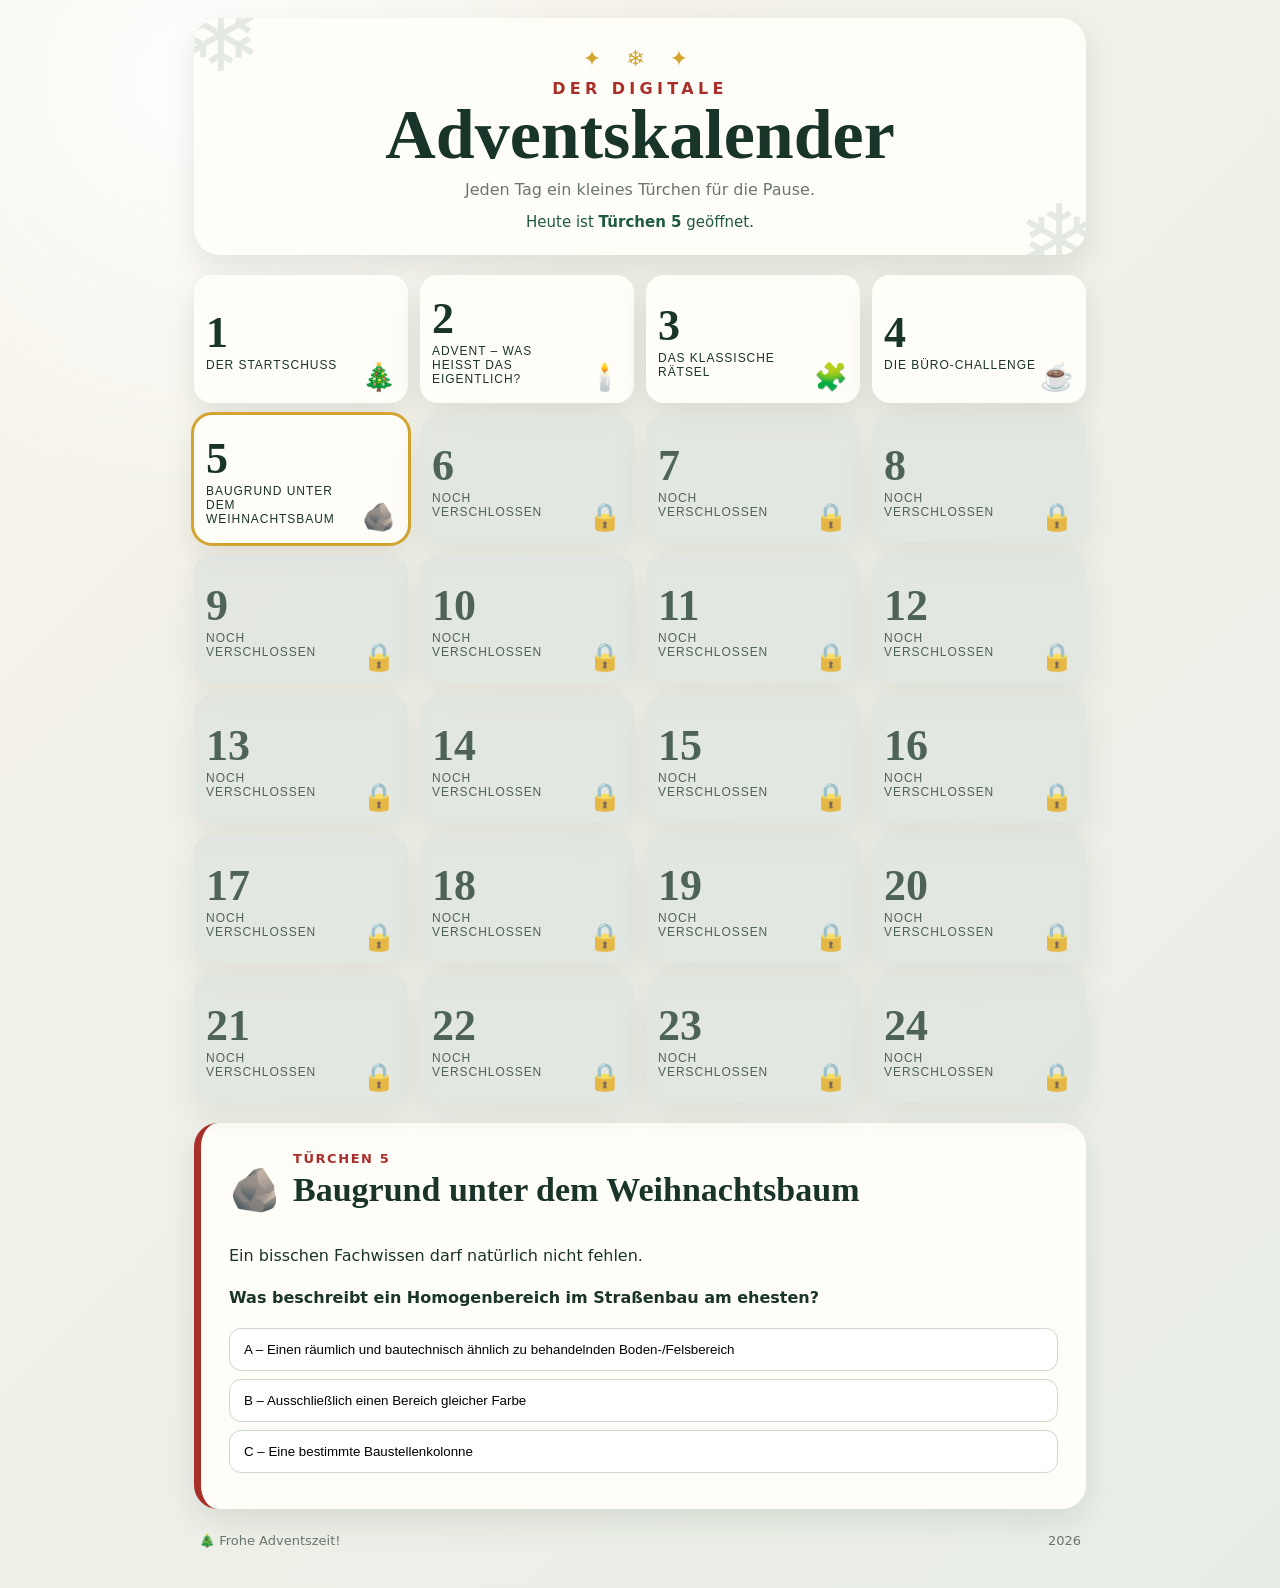
==== index.html @ ae07dacd "Add files via upload" ====
<!doctype html>
<html lang="de">
<head>
  <meta charset="utf-8">
  <meta name="viewport" content="width=device-width, initial-scale=1">
  <meta name="theme-color" content="#123b2c">
  <meta name="description" content="Der digitale Adventskalender">
  <title>Der digitale Adventskalender 🎄</title>
  <link rel="stylesheet" href="style.css">
</head>
<body>
  <main class="page">
    <header class="hero">
      <div class="snow">✦ ❄ ✦</div>
      <p class="eyebrow">DER DIGITALE</p>
      <h1>Adventskalender</h1>
      <p class="subtitle">Jeden Tag ein kleines Türchen für die Pause.</p>
      <div id="status" class="status"></div>
    </header>

    <section id="calendar" class="calendar" aria-label="Adventskalender"></section>

    <section id="today" class="today hidden" aria-live="polite">
      <div class="today-inner">
        <div class="today-top">
          <span id="todayEmoji" class="today-emoji"></span>
          <div>
            <div class="today-label">TÜRCHEN <span id="todayNumber"></span></div>
            <h2 id="todayTitle"></h2>
          </div>
        </div>
        <div id="todayContent" class="today-content"></div>
      </div>
    </section>

    <footer>
      <span>🎄 Frohe Adventszeit!</span>
      <span id="year"></span>
    </footer>
  </main>

  <script src="content.js"></script>
  <script src="app.js"></script>
</body>
</html>
---- style.css ----
:root {
  --bg: #eef1eb;
  --paper: #fffdf8;
  --ink: #193429;
  --muted: #69756e;
  --accent: #a92f2a;
  --green: #1f5a43;
  --green-dark: #123b2c;
  --gold: #d3a52f;
  --locked: #dfe4df;
  --shadow: 0 12px 30px rgba(20, 40, 30, .10);
}
* { box-sizing: border-box; }
html { scroll-behavior: smooth; }
body {
  margin: 0;
  font-family: system-ui, -apple-system, BlinkMacSystemFont, "Segoe UI", sans-serif;
  color: var(--ink);
  background:
    radial-gradient(circle at 15% 5%, rgba(255,255,255,.9), transparent 25%),
    linear-gradient(135deg, #f7f3e9, #e8eee7);
}
.page { max-width: 920px; margin: auto; padding: 18px 14px 40px; }
.hero {
  position: relative; text-align: center; padding: 28px 18px 24px;
  background: var(--paper); border-radius: 26px; box-shadow: var(--shadow);
  overflow: hidden;
}
.hero:before, .hero:after {
  content: "❄"; position: absolute; color: rgba(31,90,67,.12);
  font-size: 100px;
}
.hero:before { left: -15px; top: -40px; }
.hero:after { right: -15px; bottom: -45px; }
.snow { color: var(--gold); font-size: 22px; letter-spacing: 9px; }
.eyebrow { letter-spacing: .27em; font-weight: 900; color: var(--accent); margin: 8px 0 2px; }
h1 { font-family: Georgia, serif; font-size: clamp(38px, 9vw, 70px); line-height: 1; margin: 0; }
.subtitle { color: var(--muted); margin: 10px 0 14px; }
.status { font-size: 15px; color: var(--green); }

.calendar {
  display: grid; grid-template-columns: repeat(4, 1fr);
  gap: 12px; margin: 20px 0;
}
.door {
  border: 0; min-height: 128px; border-radius: 18px; padding: 12px;
  background: var(--paper); color: var(--ink); box-shadow: var(--shadow);
  cursor: pointer; position: relative; overflow: hidden;
  transition: transform .15s ease, box-shadow .15s ease;
  text-align: left;
}
.door:hover { transform: translateY(-3px); box-shadow: 0 16px 35px rgba(20,40,30,.14); }
.door.locked { cursor: default; background: var(--locked); opacity: .75; }
.door.current { outline: 3px solid var(--gold); }
.door .num { display: block; font-family: Georgia, serif; font-size: 44px; font-weight: 800; }
.door .label { display: block; font-size: 12px; text-transform: uppercase; letter-spacing: .08em; max-width: 80%; }
.door .emoji { font-size: 27px; position: absolute; right: 12px; bottom: 10px; }

.today { margin-top: 20px; }
.today-inner {
  background: var(--paper); border-radius: 24px; padding: 28px;
  box-shadow: var(--shadow); border-left: 7px solid var(--accent);
}
.today-top { display: flex; align-items: center; gap: 12px; }
.today-emoji { font-size: 42px; }
.today-label { color: var(--accent); font-size: 13px; font-weight: 900; letter-spacing: .12em; }
.today h2 { font-family: Georgia, serif; font-size: 34px; margin: 5px 0 18px; }
.today-content p { line-height: 1.65; }
.card, .challenge, .fact, .joke, .answer {
  background: #f2f5ef; padding: 18px; border-radius: 16px; margin: 14px 0;
}
.fact { display: flex; gap: 14px; align-items: flex-start; }
.fact > span { font-size: 28px; }
.answer { background: #fff8df; border: 1px solid #ead69a; }
.challenge { background: #edf4f0; border: 1px solid #c8ddd3; }
.joke { text-align: center; font-size: 18px; }
.big-message {
  text-align: center; padding: 28px 15px; border-radius: 18px;
  background: linear-gradient(135deg, #edf4ef, #fff8df);
  font-size: 23px;
}
.big-message span { display: block; font-size: 42px; margin-top: 12px; }
.estimate { display: grid; grid-template-columns: repeat(4,1fr); gap: 8px; }
.estimate div { padding: 14px 6px; text-align:center; border-radius:12px; background:#f2f5ef; }
.bingo { display:grid; grid-template-columns:1fr 1fr; gap:8px; }
.bingo div { padding:14px; border:2px dashed #cbd7ce; border-radius:12px; }
.quiz button {
  display:block; width:100%; text-align:left; margin:8px 0; padding:13px 14px;
  border:1px solid #ccd8d0; border-radius:12px; background:#fff; cursor:pointer;
}
.quiz button:hover { background:#f1f6f2; }
.quiz button:disabled { cursor:default; opacity:.75; }
.quiz-result { margin-top:12px; padding:12px; border-radius:12px; }
.correct { background:#e2f2e8; }
.wrong { background:#fff0e5; }
.christmas-final { text-align:center; padding:5px 0 10px; }
.final-icon { font-size:70px; }
.christmas-final h2 { font-family:Georgia,serif; font-size:42px; margin:0 0 10px; }
.final-icons { font-size:28px; margin-top:20px; letter-spacing:8px; }
.small { color:var(--muted); font-size:13px; }
.hidden { display:none !important; }
footer { display:flex; justify-content:space-between; color:var(--muted); font-size:13px; margin-top:24px; padding:0 5px; }

@media (max-width: 650px) {
  .calendar { grid-template-columns: repeat(3, 1fr); gap: 8px; }
  .door { min-height: 112px; }
  .door .num { font-size: 36px; }
  .today-inner { padding: 22px; }
  .estimate { grid-template-columns: repeat(2,1fr); }
}
@media (max-width: 420px) {
  .calendar { grid-template-columns: repeat(2, 1fr); }
  .bingo { grid-template-columns: 1fr; }
}
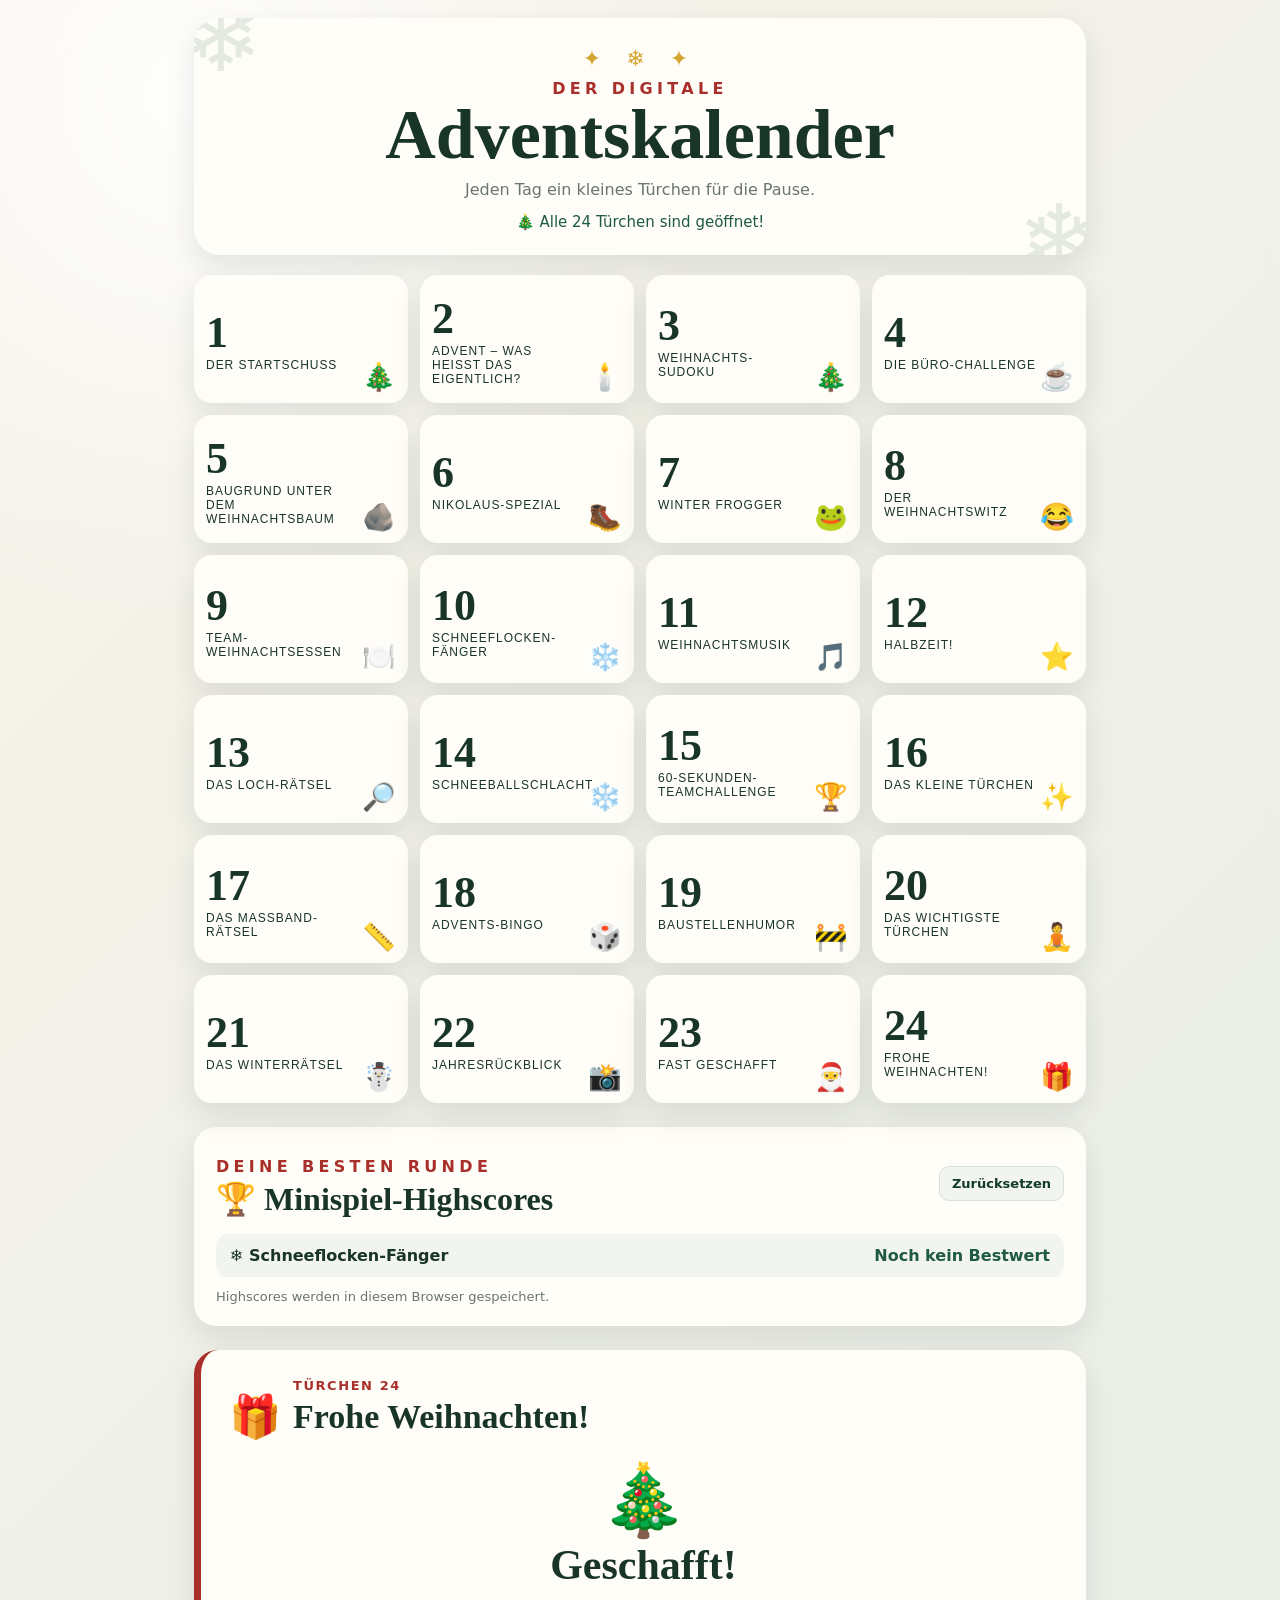
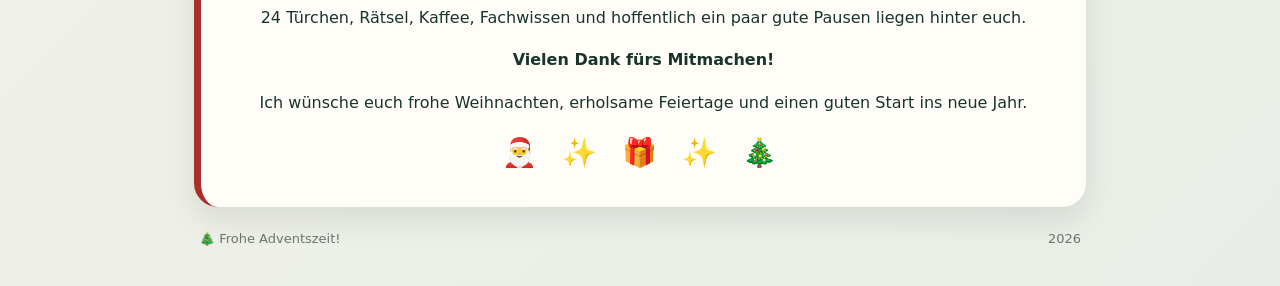
==== commit cbe1b5b9: "Add files via upload" ====
--- a/index.html
+++ b/index.html
@@ -19,6 +19,18 @@
     </header>
 
     <section id="calendar" class="calendar" aria-label="Adventskalender"></section>
+
+    <section class="highscores" aria-labelledby="highscoresTitle">
+      <div class="highscores-heading">
+        <div>
+          <p class="eyebrow">DEINE BESTEN RUNDE</p>
+          <h2 id="highscoresTitle">🏆 Minispiel-Highscores</h2>
+        </div>
+        <button id="resetHighscores" class="reset-highscores" type="button">Zurücksetzen</button>
+      </div>
+      <ol id="highscoresList" class="highscores-list" aria-live="polite"></ol>
+      <p class="highscores-note">Highscores werden in diesem Browser gespeichert.</p>
+    </section>
 
     <section id="today" class="today hidden" aria-live="polite">
       <div class="today-inner">
--- a/style.css
+++ b/style.css
@@ -42,6 +42,23 @@
   display: grid; grid-template-columns: repeat(4, 1fr);
   gap: 12px; margin: 20px 0;
 }
+.highscores {
+  margin: 24px 0;
+  padding: 22px;
+  background: var(--paper);
+  border-radius: 22px;
+  box-shadow: var(--shadow);
+}
+.highscores-heading { display:flex; align-items:center; justify-content:space-between; gap:12px; }
+.highscores-heading h2 { margin: 4px 0 0; font-family: Georgia,serif; font-size: clamp(23px,5vw,32px); }
+.reset-highscores { border:1px solid #d7e1da; border-radius:10px; padding:9px 12px; background:#f2f5ef; color:var(--green-dark); font:inherit; font-size:13px; font-weight:700; cursor:pointer; }
+.reset-highscores:hover { background:#e5eee7; }
+.highscores-list { list-style:none; padding:0; margin:16px 0 0; }
+.highscores-list li { display:flex; align-items:center; justify-content:space-between; gap:12px; padding:12px 14px; border-radius:12px; background:#f2f5ef; }
+.highscores-list li + li { margin-top:8px; }
+.highscore-game { font-weight:800; }
+.highscore-score { color:var(--green); font-weight:900; font-variant-numeric:tabular-nums; }
+.highscores-note { margin:12px 0 0; color:var(--muted); font-size:13px; }
 .door {
   border: 0; min-height: 128px; border-radius: 18px; padding: 12px;
   background: var(--paper); color: var(--ink); box-shadow: var(--shadow);
@@ -111,4 +128,119 @@
 @media (max-width: 420px) {
   .calendar { grid-template-columns: repeat(2, 1fr); }
   .bingo { grid-template-columns: 1fr; }
-}
+  .highscores { padding:17px; }
+  .highscores-heading { align-items:flex-start; flex-direction:column; }
+}
+
+
+/* Medien in Türchen */
+.media-card {
+  margin: 18px 0 4px;
+  padding: 16px;
+  background: #f2f5ef;
+  border: 1px solid #d7e1da;
+  border-radius: 16px;
+}
+.media-heading {
+  font-weight: 800;
+  margin-bottom: 12px;
+  color: var(--green-dark);
+}
+.audio-player {
+  width: 100%;
+  display: block;
+}
+.video-frame {
+  position: relative;
+  width: 100%;
+  aspect-ratio: 16 / 9;
+  overflow: hidden;
+  border-radius: 12px;
+  background: #111;
+}
+.video-frame iframe {
+  position: absolute;
+  inset: 0;
+  width: 100%;
+  height: 100%;
+  border: 0;
+}
+.media-caption {
+  margin: 10px 2px 0 !important;
+  color: var(--muted);
+  font-size: 13px;
+}
+.media-error {
+  background: #fff0e5;
+}
+.media-error p {
+  margin-bottom: 0;
+}
+
+.frogger-embed {
+  width: min(600px, 100%);
+  aspect-ratio: 5 / 6;
+  margin: 1rem auto;
+  overflow: hidden;
+  border: 2px solid #36506a;
+  border-radius: 14px;
+  background: #09111d;
+}
+
+.frogger-embed iframe {
+  display: block;
+  width: 100%;
+  height: 100%;
+  border: 0;
+}
+
+.snow-catcher-embed {
+  width: min(850px, 100%);
+  height: clamp(390px, 75vh, 650px);
+  margin: 1rem auto;
+  overflow: hidden;
+  border: 2px solid #36506a;
+  border-radius: 14px;
+  background: #09111d;
+}
+
+.snow-catcher-embed iframe {
+  display: block;
+  width: 100%;
+  height: 100%;
+  border: 0;
+}
+
+.artillery-embed {
+  width: min(1000px, 100%);
+  height: clamp(570px, 90vh, 820px);
+  margin: 1rem auto;
+  overflow: hidden;
+  border: 2px solid #36506a;
+  border-radius: 14px;
+  background: #101a35;
+}
+
+.artillery-embed iframe {
+  display: block;
+  width: 100%;
+  height: 100%;
+  border: 0;
+}
+
+.sudoku-embed {
+  width: min(700px, 100%);
+  height: clamp(680px, 95vh, 880px);
+  margin: 1rem auto;
+  overflow: hidden;
+  border: 2px solid #36506a;
+  border-radius: 14px;
+  background: #dce9dc;
+}
+
+.sudoku-embed iframe {
+  display: block;
+  width: 100%;
+  height: 100%;
+  border: 0;
+}
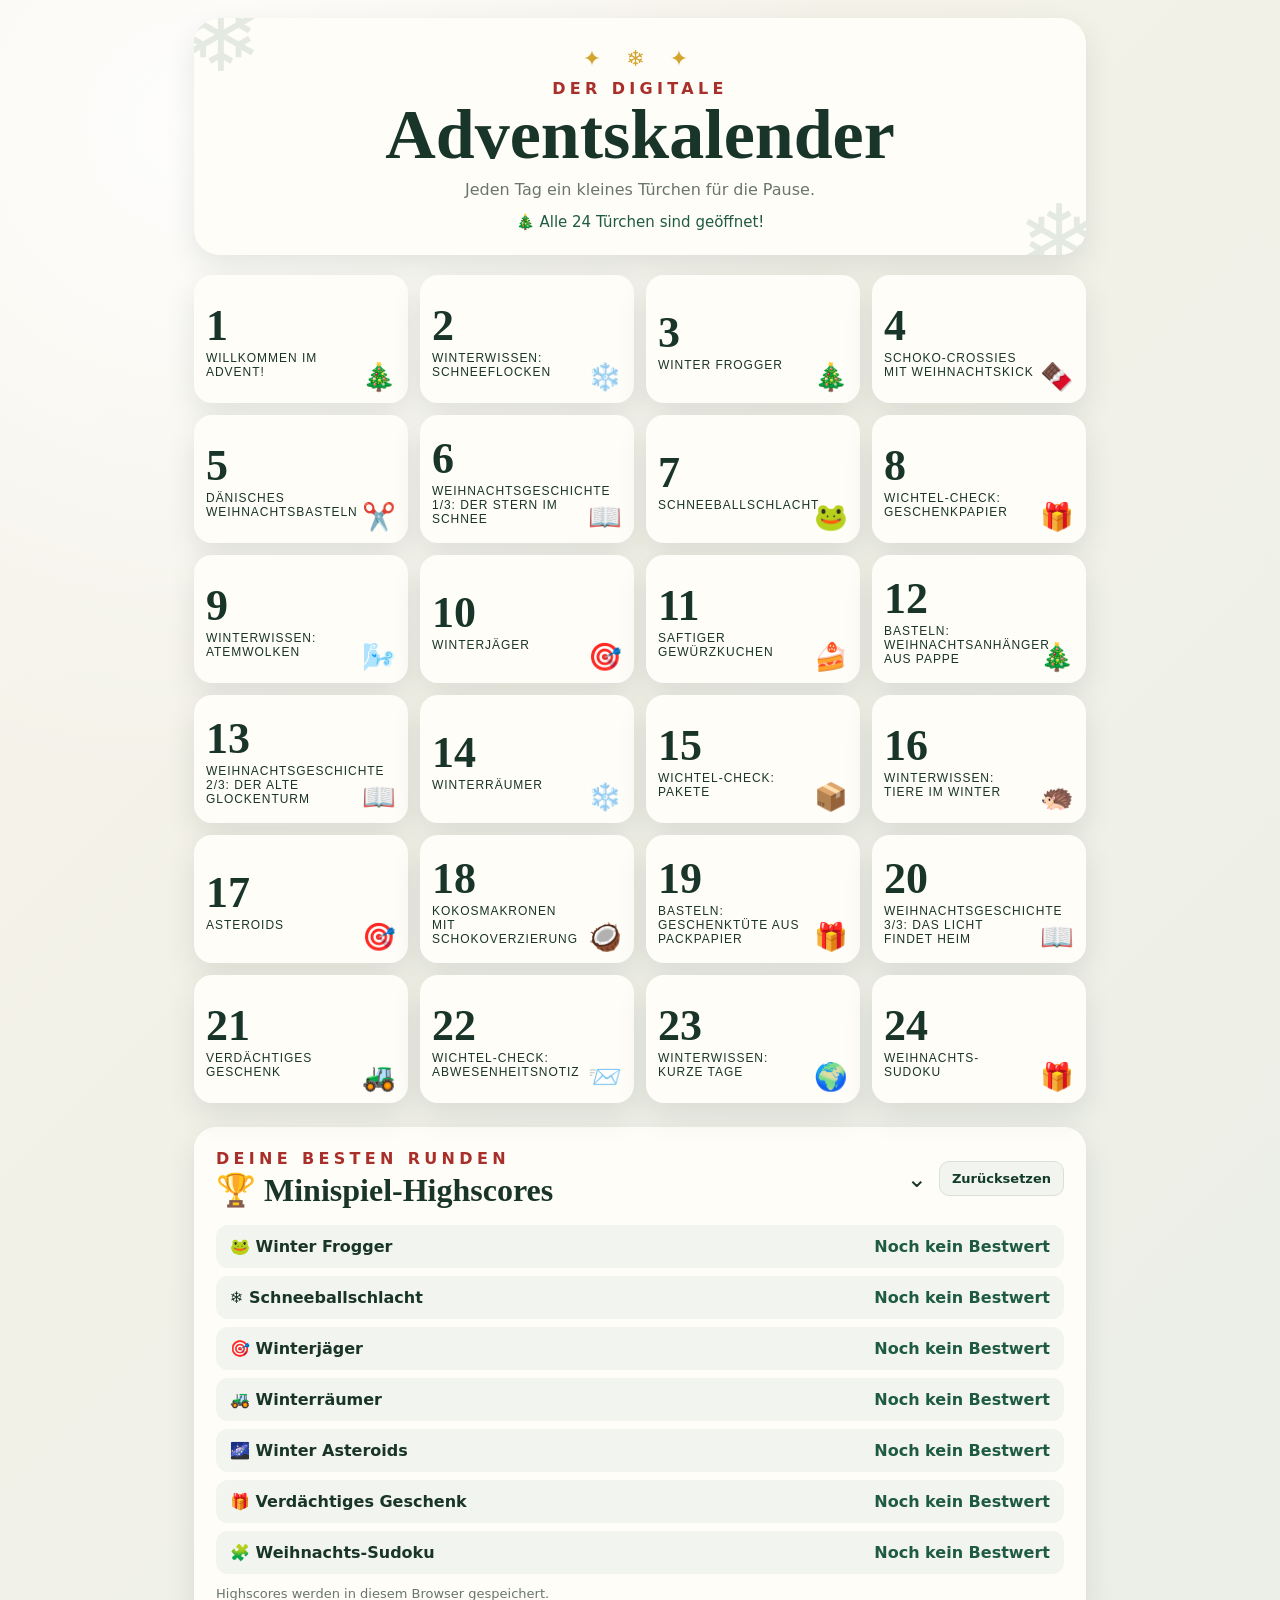
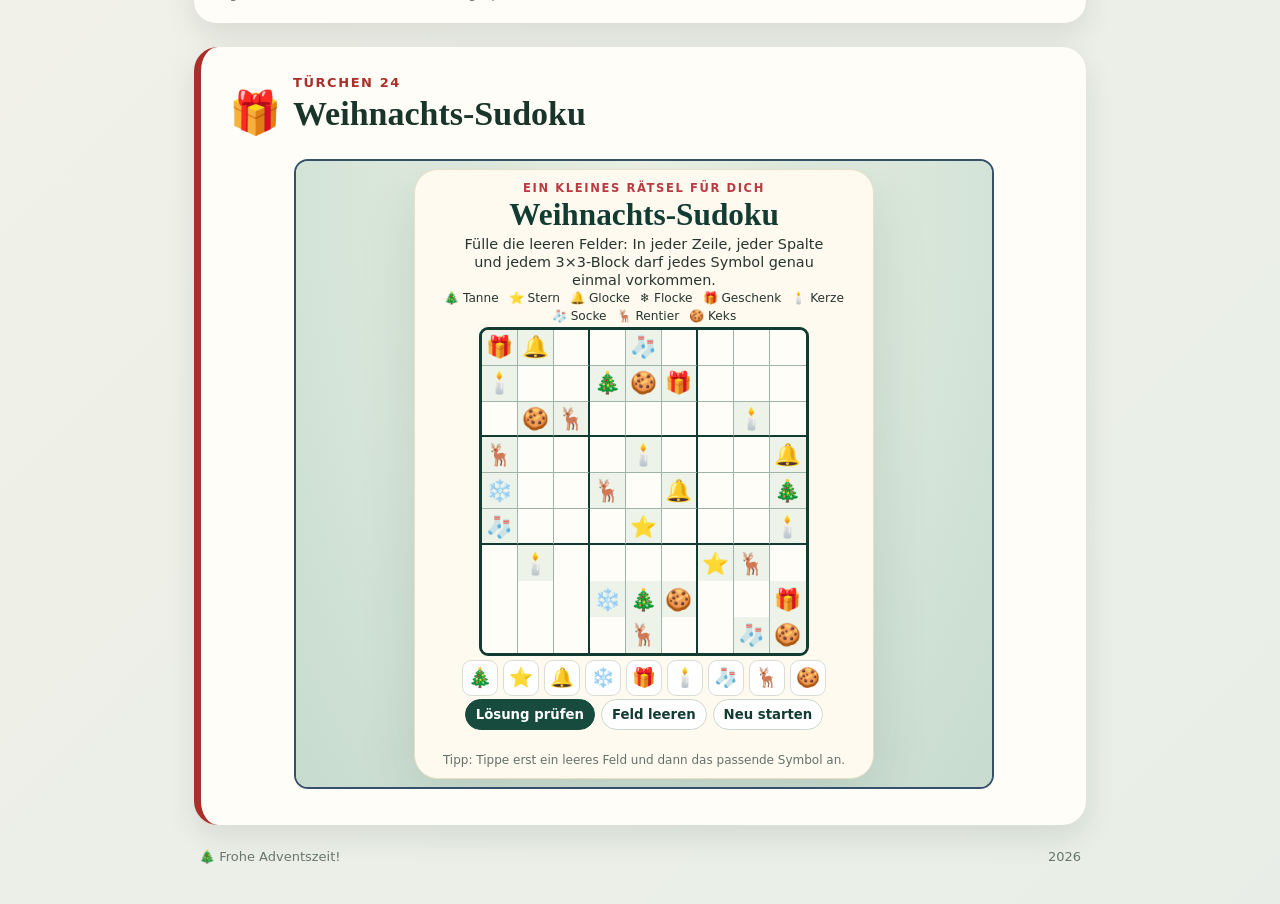
==== commit 44af9d18: "Add files via upload" ====
--- a/index.html
+++ b/index.html
@@ -22,14 +22,19 @@
 
     <section class="highscores" aria-labelledby="highscoresTitle">
       <div class="highscores-heading">
-        <div>
-          <p class="eyebrow">DEINE BESTEN RUNDE</p>
-          <h2 id="highscoresTitle">🏆 Minispiel-Highscores</h2>
-        </div>
+        <button id="toggleHighscores" class="highscores-toggle" type="button" aria-expanded="true" aria-controls="highscoresPanel">
+          <span>
+            <span class="eyebrow">DEINE BESTEN RUNDEN</span>
+            <span id="highscoresTitle" class="highscores-title" role="heading" aria-level="2">🏆 Minispiel-Highscores</span>
+          </span>
+          <span class="highscores-chevron" aria-hidden="true">⌄</span>
+        </button>
         <button id="resetHighscores" class="reset-highscores" type="button">Zurücksetzen</button>
       </div>
-      <ol id="highscoresList" class="highscores-list" aria-live="polite"></ol>
-      <p class="highscores-note">Highscores werden in diesem Browser gespeichert.</p>
+      <div id="highscoresPanel">
+        <ol id="highscoresList" class="highscores-list" aria-live="polite"></ol>
+        <p class="highscores-note">Highscores werden in diesem Browser gespeichert.</p>
+      </div>
     </section>
 
     <section id="today" class="today hidden" aria-live="polite">
--- a/style.css
+++ b/style.css
@@ -50,7 +50,12 @@
   box-shadow: var(--shadow);
 }
 .highscores-heading { display:flex; align-items:center; justify-content:space-between; gap:12px; }
-.highscores-heading h2 { margin: 4px 0 0; font-family: Georgia,serif; font-size: clamp(23px,5vw,32px); }
+.highscores-toggle { display:flex; flex:1; align-items:center; justify-content:space-between; gap:12px; padding:0; border:0; background:transparent; color:inherit; font:inherit; text-align:left; cursor:pointer; }
+.highscores-toggle:focus-visible { outline:3px solid var(--gold); outline-offset:4px; border-radius:6px; }
+.highscores-title { display:block; margin:4px 0 0; font-family: Georgia,serif; font-size: clamp(23px,5vw,32px); font-weight:700; line-height:1.15; }
+.highscores-chevron { font-size:24px; line-height:1; transition:transform .18s ease; }
+.highscores-toggle[aria-expanded="false"] .highscores-chevron { transform:rotate(-90deg); }
+#highscoresPanel[hidden] { display:none; }
 .reset-highscores { border:1px solid #d7e1da; border-radius:10px; padding:9px 12px; background:#f2f5ef; color:var(--green-dark); font:inherit; font-size:13px; font-weight:700; cursor:pointer; }
 .reset-highscores:hover { background:#e5eee7; }
 .highscores-list { list-style:none; padding:0; margin:16px 0 0; }
@@ -179,8 +184,8 @@
 
 .frogger-embed {
   width: min(600px, 100%);
-  aspect-ratio: 5 / 6;
-  margin: 1rem auto;
+  height: min(70vh, 660px);
+  margin: .5rem auto;
   overflow: hidden;
   border: 2px solid #36506a;
   border-radius: 14px;
@@ -228,10 +233,44 @@
   border: 0;
 }
 
+.winter-jaeger-embed {
+  width: min(1000px, 100%);
+  height: clamp(480px, 76vh, 720px);
+  margin: 1rem auto;
+  overflow: hidden;
+  border: 2px solid #36506a;
+  border-radius: 14px;
+  background: #16284b;
+}
+
+.winter-jaeger-embed iframe {
+  display: block;
+  width: 100%;
+  height: 100%;
+  border: 0;
+}
+
+.winter-raeumer-embed {
+  width: min(1000px, 100%);
+  height: clamp(760px, 92vh, 980px);
+  margin: 1rem auto;
+  overflow: hidden;
+  border: 2px solid #cbdacf;
+  border-radius: 14px;
+  background: #eaf2ed;
+}
+
+.winter-raeumer-embed iframe {
+  display: block;
+  width: 100%;
+  height: 100%;
+  border: 0;
+}
+
 .sudoku-embed {
   width: min(700px, 100%);
-  height: clamp(680px, 95vh, 880px);
-  margin: 1rem auto;
+  height: min(70vh, 660px);
+  margin: .5rem auto;
   overflow: hidden;
   border: 2px solid #36506a;
   border-radius: 14px;
@@ -244,3 +283,43 @@
   height: 100%;
   border: 0;
 }
+
+.gift-embed {
+  width: min(1100px, 100%);
+  height: min(74vh, 660px);
+  margin: .5rem auto;
+  overflow: hidden;
+  border: 2px solid #c8a95f;
+  border-radius: 14px;
+  background: #10251e;
+}
+
+.gift-embed iframe {
+  display: block;
+  width: 100%;
+  height: 100%;
+  border: 0;
+}
+
+.winter-asteroids-embed {
+  width: min(1100px, 100%);
+  height: clamp(520px, 82vh, 760px);
+  margin: 1rem auto;
+  overflow: hidden;
+  border: 2px solid #36506a;
+  border-radius: 14px;
+  background: #061329;
+}
+
+.winter-asteroids-embed iframe {
+  display: block;
+  width: 100%;
+  height: 100%;
+  border: 0;
+}
+
+@media (max-width: 700px) {
+  .winter-asteroids-embed {
+    height: clamp(480px, 72vh, 680px);
+  }
+}
